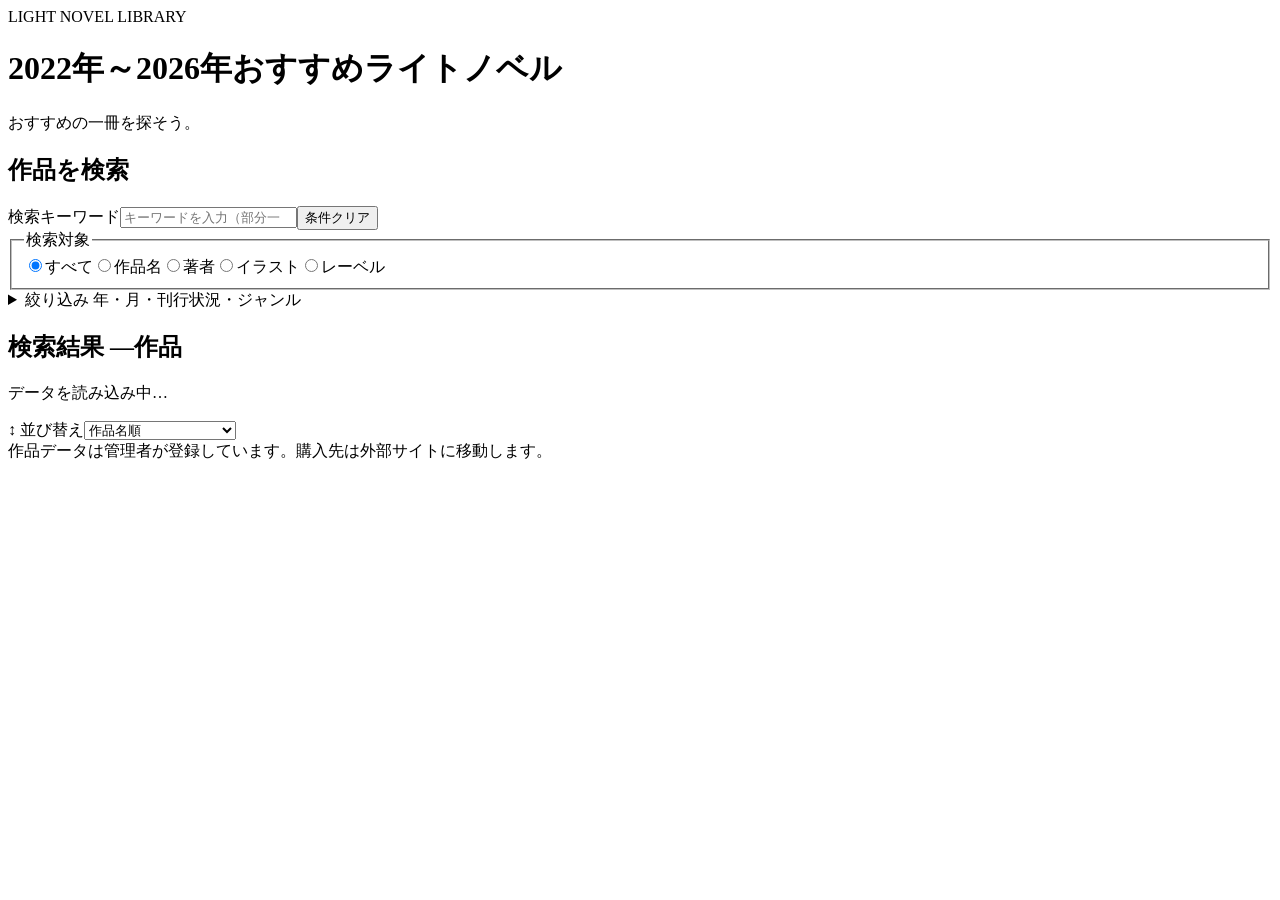
==== index.html @ 97342262 "Update test site" ====
<!doctype html>
<html lang="ja">
<head>
    <!-- Googleタグ -->
    <script async src="https://www.googletagmanager.com/gtm.js?id=GTM-WGPH244C"></script>
    <script>
        window.dataLayer = window.dataLayer || [];
        function gtag(){dataLayer.push(arguments);}
        gtag('js', new Date());
    </script>
    <meta charset="utf-8">
    <meta name="viewport" content="width=device-width, initial-scale=1">
    <meta name="description" content="おすすめライトノベルの作品一覧。作品名・著者・イラスト・レーベルで検索できます。">
    <title>2022年～2026年 おすすめライトノベル テスト環境</title>
    <link rel="stylesheet" href="style.css">
</head>

<body>
    <header class="hero">
        <div class="wrap">
            <div class="eyebrow">LIGHT NOVEL LIBRARY</div>
            <h1><span class="hero-years">2022年～2026年</span><span class="hero-main">おすすめライトノベル</span></h1>
            <p>おすすめの一冊を探そう。</p>
        </div>
    </header>
    <main class="wrap">
        <section class="panel filters" aria-label="作品を探す">
            <h2>作品を検索</h2>
            <div class="search-row"><label class="sr-only" for="search">検索キーワード</label><input id="search" type="search"
                    placeholder="キーワードを入力（部分一致）" autocomplete="off"><button id="clear" type="button"
                    class="clear">条件クリア</button></div>
            <fieldset>
                <legend>検索対象</legend>
                <div class="radios"><label><input type="radio" name="field" value="all" checked>すべて</label><label><input
                            type="radio" name="field" value="title">作品名</label><label><input type="radio" name="field"
                            value="author">著者</label><label><input type="radio" name="field"
                            value="illustrator">イラスト</label><label><input type="radio" name="field"
                            value="label">レーベル</label></div>
            </fieldset>
            <details class="filter-details" id="filter-details">
                <summary class="filter-toggle"><span class="filter-toggle-title">絞り込み <span id="filter-active-count" class="filter-active-count" hidden></span></span><span class="filter-toggle-hint">年・月・刊行状況・ジャンル</span><span class="filter-toggle-chevron" aria-hidden="true"></span></summary>
                <div class="filter-content">
            <div class="filter-grid"><label>年<select id="year">
                        <option value="">すべての年</option>
                    </select></label><label>月<select id="month">
                        <option value="">すべての月</option>
                    </select></label><label>刊行状況<select id="status">
                        <option value="">すべて</option>
                        <option value="完結">完結</option>
                        <option value="継続">継続</option>
                        <option value="打ち切り">打ち切り</option>
                        <option value="その他">その他・未設定</option>
                    </select></label></div>
            <fieldset class="genre-fieldset" aria-labelledby="genre-heading">
                <legend id="genre-heading">ジャンル <span id="genre-selected-count" class="genre-count"></span></legend>
                <div id="genre-checkboxes" class="genre-checkboxes" aria-label="ジャンルを選択"></div>
            </fieldset>
                </div>
            </details>
        </section>
        <section class="results" aria-label="検索結果">
            <div class="results-bar">
                <div>
                    <h2>検索結果 <span id="count">—</span><span class="unit">作品</span></h2>
                    <p id="hint">データを読み込み中…</p>
                </div><label class="sort"><span class="sort-heading">↕ 並び替え</span><select id="sort">
                        <option value="title">作品名順</option>
                        <option value="date-desc">発売年月（新しい順）</option>
                        <option value="date-asc">発売年月（古い順）</option>
                        <option value="author">著者名順</option>
                        <option value="label">レーベル順</option>
                    </select></label>
            </div>
            <div id="cards" class="cards" aria-live="polite"></div>
            <div id="empty" class="empty" hidden>該当する作品がありません。条件を変更してお試しください。</div>
            <div class="more-row"><button id="more" type="button" hidden>さらに表示する</button></div>
        </section>
    </main>
    <footer>作品データは管理者が登録しています。購入先は外部サイトに移動します。</footer>
    <script src="app.js" defer></script>
</body>

</html>
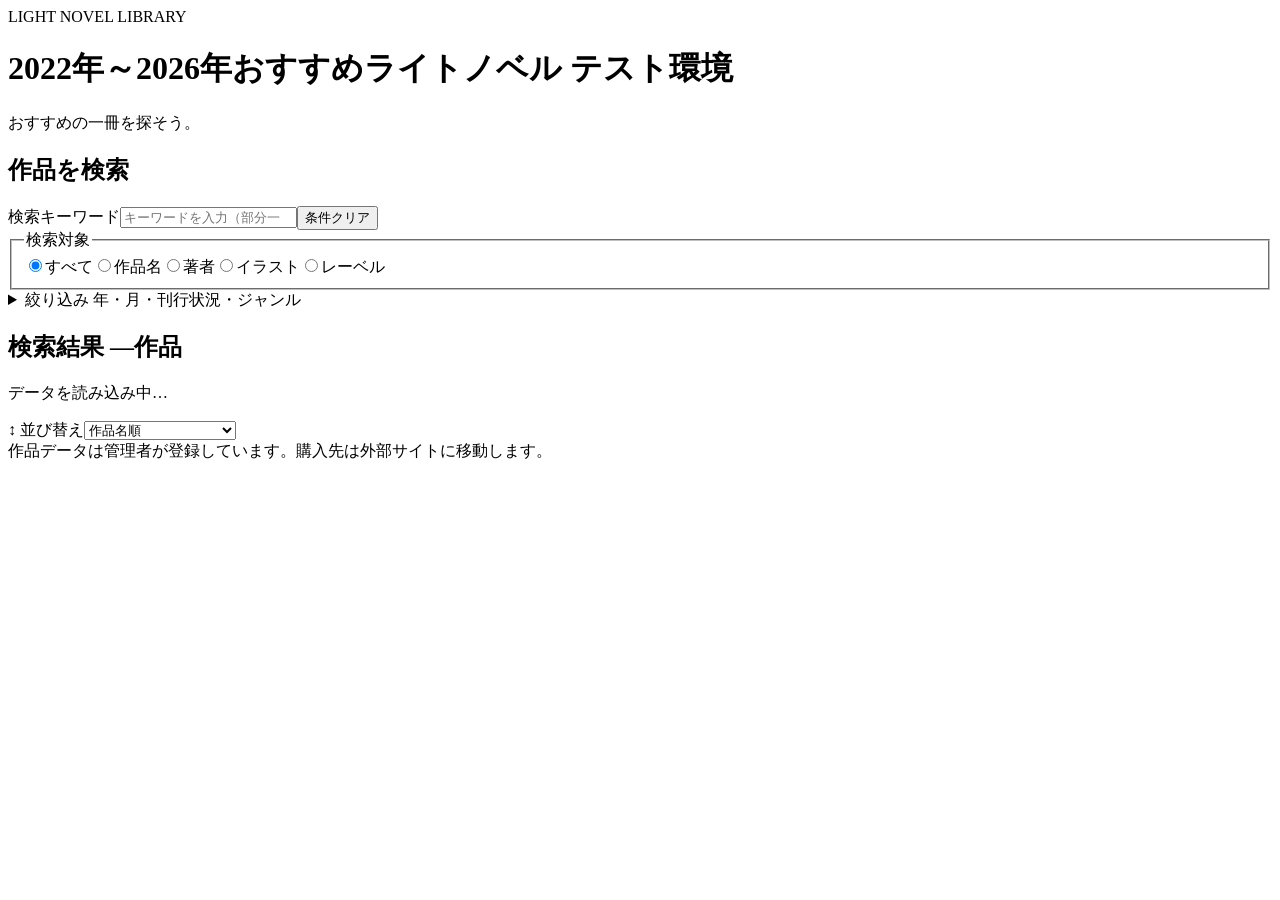
==== commit 8dd899bf: "Update site title" ====
--- a/index.html
+++ b/index.html
@@ -19,7 +19,7 @@
     <header class="hero">
         <div class="wrap">
             <div class="eyebrow">LIGHT NOVEL LIBRARY</div>
-            <h1><span class="hero-years">2022年～2026年</span><span class="hero-main">おすすめライトノベル</span></h1>
+            <h1><span class="hero-years">2022年～2026年</span><span class="hero-main">おすすめライトノベル テスト環境</span></h1>
             <p>おすすめの一冊を探そう。</p>
         </div>
     </header>
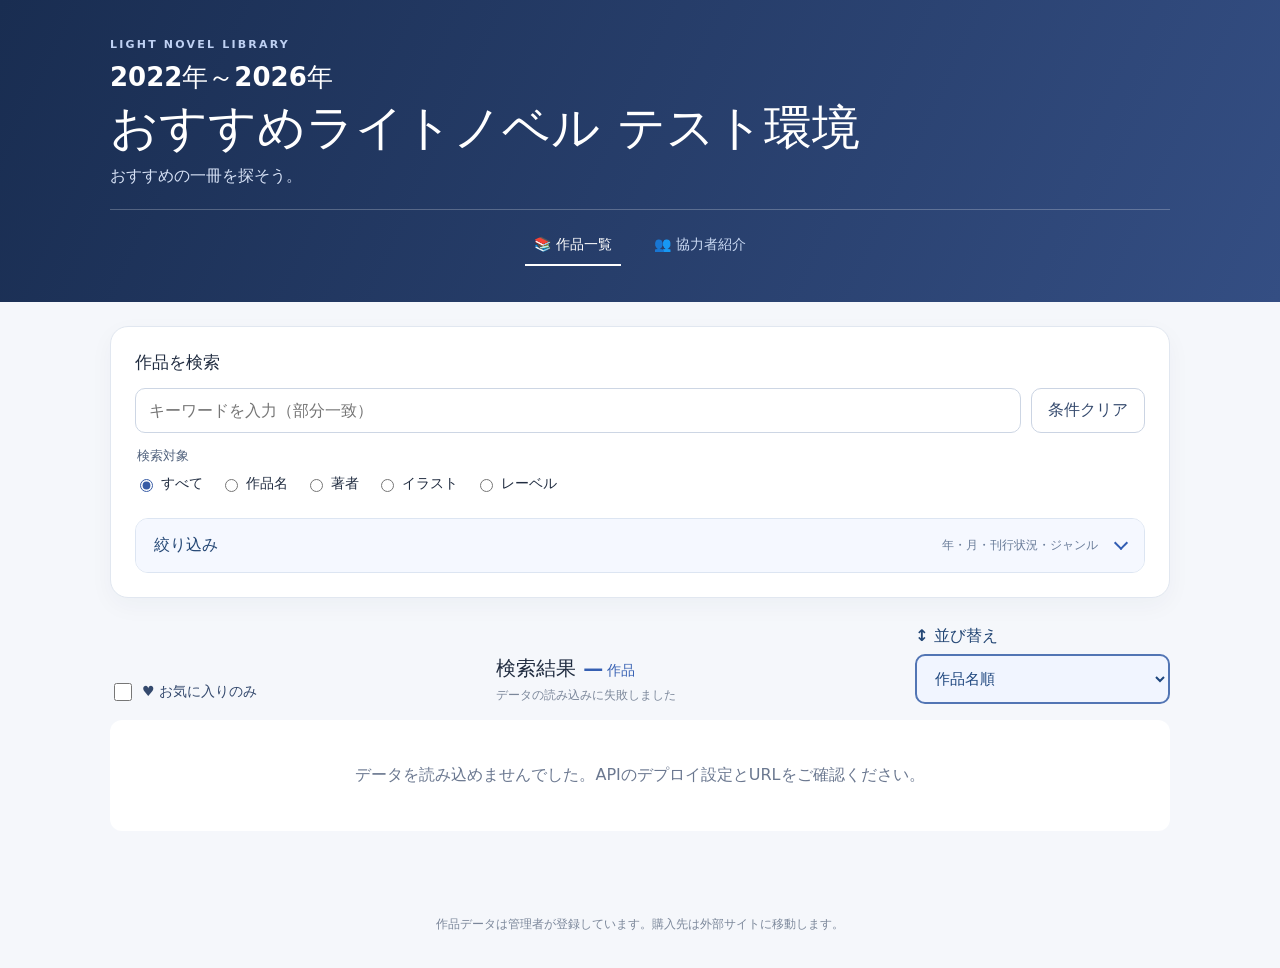
==== commit c146d30f: "Update header and contributors layout" ====
--- a/index.html
+++ b/index.html
@@ -20,7 +20,7 @@
         <div class="wrap">
             <div class="eyebrow">LIGHT NOVEL LIBRARY</div>
             <h1><span class="hero-years">2022年～2026年</span><span class="hero-main">おすすめライトノベル テスト環境</span></h1>
-            <p>おすすめの一冊を探そう。</p>
+            <p>おすすめの一冊を探そう。</p><nav class="site-nav" aria-label="サイトメニュー"><a href="index.html" aria-current="page">📚 作品一覧</a><a href="contributors.html">👥 協力者紹介</a></nav>
         </div>
     </header>
     <main class="wrap">
@@ -49,7 +49,6 @@
                         <option value="完結">完結</option>
                         <option value="継続">継続</option>
                         <option value="打ち切り">打ち切り</option>
-                        <option value="その他">その他・未設定</option>
                     </select></label></div>
             <fieldset class="genre-fieldset" aria-labelledby="genre-heading">
                 <legend id="genre-heading">ジャンル <span id="genre-selected-count" class="genre-count"></span></legend>
@@ -60,6 +59,7 @@
         </section>
         <section class="results" aria-label="検索結果">
             <div class="results-bar">
+                <label class="favorites-toggle"><input id="favorites-only" type="checkbox"> ♥ お気に入りのみ</label>
                 <div>
                     <h2>検索結果 <span id="count">—</span><span class="unit">作品</span></h2>
                     <p id="hint">データを読み込み中…</p>
@@ -71,6 +71,7 @@
                         <option value="label">レーベル順</option>
                     </select></label>
             </div>
+            <div id="loading" class="loading" role="status" aria-live="polite"><span class="spinner" aria-hidden="true"></span><strong>作品情報を読み込んでいます</strong><span>少々お待ちください…</span></div>
             <div id="cards" class="cards" aria-live="polite"></div>
             <div id="empty" class="empty" hidden>該当する作品がありません。条件を変更してお試しください。</div>
             <div class="more-row"><button id="more" type="button" hidden>さらに表示する</button></div>
--- a/style.css
+++ b/style.css
@@ -0,0 +1,101 @@
+:root{font-family:system-ui,-apple-system,"Hiragino Kaku Gothic ProN","Yu Gothic",sans-serif;color:#202c40;background:#f5f7fb;font-synthesis:none}*{box-sizing:border-box}body{margin:0}button,input,select{font:inherit}button{cursor:pointer}.wrap{width:min(1060px,calc(100% - 32px));margin:auto}.hero{background:linear-gradient(115deg,#192d51,#344e83);color:white;padding:38px 0 36px}.eyebrow{font-size:11px;letter-spacing:.2em;color:#bfd1f3;font-weight:700}h1{font-size:clamp(23px,3.5vw,35px);margin:10px 0}h2{font-size:17px;margin:0}.hero p{margin:0;color:#d6e1f5}.panel{background:white;border:1px solid #e1e7f0;border-radius:18px;padding:24px;box-shadow:0 8px 24px #2239580a}.filters{margin-top:24px}.search-row{display:flex;gap:10px;margin:14px 0}input[type=search],select{border:1px solid #cdd6e4;border-radius:10px;background:white;color:#223047;padding:12px 13px;min-height:45px;outline-offset:2px}input[type=search]{width:100%;min-width:0}select{width:100%}.clear{border:1px solid #cbd4e3;border-radius:10px;background:#fff;color:#34496d;padding:10px 16px;white-space:nowrap}fieldset{border:0;padding:0;margin:0 0 25px}legend{font-size:13px;font-weight:700;margin-bottom:10px;color:#52637e}.radios{display:flex;flex-wrap:wrap;gap:9px 17px}.radios label{font-size:14px;display:flex;align-items:center;gap:5px}.radios input{accent-color:#385ca5}.section-head{padding-top:19px;border-top:1px solid #edf0f5}.filter-grid{display:grid;grid-template-columns:1fr 1fr;gap:14px;margin-top:14px}.filter-grid label,.sort{display:flex;flex-direction:column;gap:7px;font-size:13px;font-weight:700;color:#52637e}.results{margin:28px 0 60px}.results-bar{display:flex;justify-content:space-between;align-items:end;gap:12px;margin-bottom:16px}.results-bar h2{font-size:20px}.results-bar h2 span{color:#355fb2}.results-bar h2 .unit{font-size:14px;margin-left:4px}.results-bar p{color:#7b879a;font-size:12px;margin:5px 0 0}.sort{min-width:210px}.sort select{padding:9px 12px;min-height:40px}.cards{display:grid;grid-template-columns:repeat(2,minmax(0,1fr));gap:14px}.book{background:#fff;border:1px solid #e1e7f0;border-radius:15px;padding:19px;display:flex;flex-direction:column;gap:13px;min-width:0;box-shadow:0 3px 12px #22395808}.book-title{font-size:16px;line-height:1.55;margin:0;font-weight:750;overflow-wrap:anywhere}.meta{display:grid;grid-template-columns:82px 1fr;gap:5px 8px;font-size:13px;margin:0}.meta dt{color:#78869b}.meta dd{margin:0;overflow-wrap:anywhere}.tags{display:flex;flex-wrap:wrap;gap:7px}.tag{background:#eef3fa;color:#425a80;border-radius:6px;padding:5px 9px;font-size:12px}.tag.status{background:#eaf4ed;color:#33644a}.tag.stop{background:#fff0e9;color:#99513d}.links{display:flex;gap:8px;margin-top:auto}.links a{flex:1;text-align:center;text-decoration:none;font-size:13px;font-weight:700;padding:11px 5px;border:1px solid #aebfdd;color:#28549a;border-radius:9px}.links a:hover{background:#eef4ff}.links a.amazon{color:#775120;border-color:#dbc59e}.empty{text-align:center;padding:45px 15px;color:#6b7890;background:#fff;border-radius:12px}.more-row{text-align:center;margin-top:20px}.more-row button{background:#284e91;color:#fff;border:0;border-radius:10px;padding:12px 32px}footer{text-align:center;color:#7b879a;font-size:12px;padding:25px 15px 35px}.sr-only{position:absolute;width:1px;height:1px;overflow:hidden;clip:rect(0,0,0,0)}[hidden]{display:none!important}@media(max-width:700px){.hero{padding:28px 0}.panel{padding:18px}.cards{grid-template-columns:1fr}.results-bar{align-items:end}.sort{min-width:135px;max-width:47%}.results-bar h2{font-size:17px}.book{padding:16px}.filter-grid{gap:10px}.filter-grid select{font-size:13px;padding:10px 6px}.search-row{gap:7px}.clear{padding:9px;font-size:12px}}
+
+/* Updated filter and sorting controls */
+.hero h1{display:flex;flex-direction:column;gap:4px;line-height:1.3}
+.hero-years{font-size:clamp(19px,2.6vw,27px);font-weight:650}
+.hero-main{font-size:clamp(27px,4vw,40px);font-weight:800}
+.filter-grid{grid-template-columns:repeat(4,minmax(0,1fr));gap:12px}
+.filter-grid label{min-width:0}
+.filter-grid select{border:2px solid #cdd6e4;font-weight:600;transition:border-color .15s,background-color .15s,box-shadow .15s}
+.filter-grid select.is-selected{border-color:#315db3;background:#edf4ff;color:#163e82;box-shadow:0 0 0 2px #315db31a}
+select:focus-visible,input:focus-visible,button:focus-visible{outline:3px solid #7ea6f2;outline-offset:2px}
+.sort{min-width:255px;font-size:15px;color:#244775}
+.sort-heading{font-size:16px;font-weight:800}
+.sort select{min-height:50px;padding:11px 14px;border:2px solid #5275b4;background:#f1f5ff;color:#1e467e;font-size:15px;font-weight:750}
+.sort select.is-selected{background:#e4efff;border-color:#2259b0;box-shadow:0 0 0 2px #2259b01c}
+@media(max-width:700px){.filter-grid{grid-template-columns:repeat(2,minmax(0,1fr));gap:12px}.filter-grid select{font-size:14px;padding:10px 8px;min-height:47px}.results-bar{align-items:stretch;flex-wrap:wrap}.sort{width:100%;max-width:none;min-width:0}.sort select{width:100%}}
+
+/* Cover images */
+.book-body {display:grid;grid-template-columns:112px minmax(0,1fr);gap:16px;align-items:start}
+.book-cover {width:112px;aspect-ratio:2/3;overflow:hidden;border-radius:8px;background:#edf1f7;border:1px solid #dfe6f0}
+.book-cover-image {width:100%;height:100%;object-fit:contain;display:block;background:#fff}
+.book-cover-placeholder {height:100%;display:flex;align-items:center;justify-content:center;text-align:center;padding:8px;color:#7d8aa0;font-size:12px;font-weight:750;letter-spacing:.07em}
+.book-details {min-width:0;display:flex;flex-direction:column;gap:12px}
+.book-details .meta {grid-template-columns:72px minmax(0,1fr)}
+@media(max-width:420px) {
+  .book-body {grid-template-columns:90px minmax(0,1fr);gap:12px}
+  .book-cover {width:90px}
+  .book-details .meta {grid-template-columns:64px minmax(0,1fr);font-size:12px}
+  .book-title {font-size:15px}
+}
+
+/* Spreadsheet-driven genre checkboxes, three columns */
+.genre-fieldset {margin:20px 0 0;padding:16px;border:1px solid #dce5f2;border-radius:12px;background:#fbfcff}
+.genre-fieldset legend {padding:0 7px;font-size:14px;color:#34496d}
+.genre-count {color:#315db3;font-size:12px}
+.genre-checkboxes {display:grid;grid-template-columns:repeat(3,minmax(0,1fr));gap:10px 12px}
+.genre-option {display:flex;align-items:center;gap:8px;min-width:0;padding:10px 12px;border:1px solid #dce5f2;border-radius:9px;background:#fff;font-size:14px;font-weight:600;color:#34496d;cursor:pointer;overflow-wrap:anywhere}
+.genre-option input {width:17px;height:17px;flex:0 0 auto;accent-color:#315db3;cursor:pointer}
+.genre-option:has(input:checked) {border-color:#315db3;background:#edf4ff;color:#163e82}
+.genre-option:focus-within {outline:2px solid #7ea6f2;outline-offset:2px}
+@media(max-width:700px){.genre-checkboxes{gap:7px}.genre-option{padding:9px 6px;gap:5px;font-size:12px}.genre-option input{width:15px;height:15px}.genre-fieldset{padding:12px 8px}}
+@media(max-width:370px){.genre-option{font-size:11px;padding:8px 4px;gap:4px}}
+
+/* Collapsible filters */
+.filter-details {margin-top:18px;border:1px solid #dce5f2;border-radius:13px;background:#fff;overflow:hidden}
+.filter-toggle {display:flex;align-items:center;gap:10px;padding:16px 18px;cursor:pointer;list-style:none;color:#244775;background:#f5f8ff;user-select:none}
+.filter-toggle::-webkit-details-marker {display:none}
+.filter-toggle:hover {background:#eaf1ff}
+.filter-toggle:focus-visible {outline:3px solid #7ea6f2;outline-offset:-3px}
+.filter-toggle-title {font-size:16px;font-weight:800}
+.filter-toggle-hint {font-size:12px;color:#697c99;margin-left:auto}
+.filter-toggle-chevron {width:10px;height:10px;border-right:2px solid #315db3;border-bottom:2px solid #315db3;transform:rotate(45deg);transition:transform .15s;margin-left:8px;margin-top:-5px;flex:none}
+.filter-details[open] .filter-toggle-chevron {transform:rotate(225deg);margin-top:5px}
+.filter-content {padding:18px;border-top:1px solid #e3eaf4}
+.filter-content .filter-grid {grid-template-columns:repeat(3,minmax(0,1fr));margin-top:0}
+.filter-content .genre-fieldset {margin-top:18px;margin-bottom:0}
+.filter-active-count {display:inline-block;font-size:12px;background:#315db3;color:#fff;border-radius:99px;padding:2px 8px;margin-left:4px}
+.filter-active-count[hidden] {display:none}
+@media(max-width:700px){.filter-content{padding:12px}.filter-content .filter-grid{grid-template-columns:repeat(2,minmax(0,1fr))}.filter-toggle{padding:14px 12px}.filter-toggle-hint{font-size:10px}}
+@media(max-width:390px){.filter-toggle-hint{display:none}.filter-toggle-chevron{margin-left:auto}}
+
+/* New features */
+.site-nav{display:flex;gap:18px;margin-top:18px}.site-nav a{color:#fff;font-weight:700;text-underline-offset:4px}
+.favorites-toggle{display:flex;align-items:center;gap:7px;font-size:14px;font-weight:700;color:#34496d;white-space:nowrap}
+.favorites-toggle input{accent-color:#d43d66;width:18px;height:18px}
+.book-card-head{display:flex;justify-content:space-between;align-items:center;min-height:25px;margin:-5px 0 -7px}
+.new-badge{background:#d94b31;color:#fff;font-weight:800;font-size:11px;padding:4px 9px;border-radius:5px;letter-spacing:.05em}
+.favorite-button{border:1px solid #d9dfe9;background:#fff;border-radius:50%;width:35px;height:35px;font-size:24px;line-height:1;color:#6b7890;display:grid;place-items:center}
+.favorite-button.is-favorite{color:#d43d66;background:#fff0f4;border-color:#f0a9bd}
+.loading{min-height:220px;background:#fff;border:1px solid #e1e7f0;border-radius:15px;display:flex;align-items:center;justify-content:center;flex-direction:column;gap:11px;color:#34496d;margin-bottom:14px;text-align:center}
+.loading>span:last-child{font-size:13px;color:#77859a}
+.spinner{width:36px;height:36px;border:4px solid #dce6f5;border-top-color:#315db3;border-radius:50%;animation:spin .85s linear infinite}
+@keyframes spin{to{transform:rotate(360deg)}}
+@media(prefers-reduced-motion:reduce){.spinner{animation:none}}
+.contributors{margin:28px 0 60px}.contributor-grid{display:grid;grid-template-columns:repeat(2,minmax(0,1fr));gap:16px}
+.contributor{background:white;border:1px solid #e1e7f0;border-radius:16px;padding:20px;min-width:0}
+.contributor-header{display:flex;align-items:center;gap:14px;margin-bottom:18px}.contributor-avatar{width:80px;height:80px;flex:0 0 80px;border-radius:50%;object-fit:cover;background:#e8eef7}
+.contributor h2{font-size:18px;overflow-wrap:anywhere}.contributor a{color:#315db3;overflow-wrap:anywhere}.contributor-section{margin-top:15px}.contributor-section h3{font-size:12px;color:#6b7890;margin:0 0 6px}.contributor-section p{margin:0;white-space:pre-wrap;overflow-wrap:anywhere;line-height:1.7;font-size:14px}
+.genre-pill{display:inline-block;padding:4px 9px;background:#eef3fa;border-radius:7px;margin:3px;font-size:12px}
+@media(max-width:700px){.contributor-grid{grid-template-columns:1fr}.results-bar .favorites-toggle{order:2}.results-bar .sort{order:3}}
+
+/* Clear header navigation and centered contributor cards */
+.site-nav{display:flex;flex-wrap:wrap;gap:10px;margin-top:22px}
+.site-nav a{display:inline-flex;align-items:center;justify-content:center;min-height:44px;padding:10px 20px;border:1px solid rgba(255,255,255,.48);border-radius:10px;background:rgba(255,255,255,.10);color:#fff;text-decoration:none;font-weight:750;transition:background .15s,border-color .15s}
+.site-nav a:hover,.site-nav a:focus-visible{background:rgba(255,255,255,.24);border-color:#fff}
+.site-nav a[aria-current="page"]{background:#fff;color:#1e3d70;border-color:#fff}
+.contributors.wrap{margin:28px auto 60px}
+.contributor-grid{display:grid;grid-template-columns:repeat(2,minmax(0,1fr));gap:16px;max-width:1000px;margin-inline:auto;justify-content:center}
+.contributor{width:100%}
+@media(max-width:700px){.site-nav{gap:8px}.site-nav a{flex:1;padding:10px 12px;font-size:14px}.contributor-grid{grid-template-columns:minmax(0,1fr);max-width:520px}}
+
+/* Final: prominent title, understated centered navigation */
+.hero .hero-main{font-size:clamp(30px,5vw,48px);font-weight:800;line-height:1.2}
+.hero .hero-years{font-size:clamp(18px,2.6vw,26px);font-weight:650}
+.site-nav{display:flex;justify-content:center;flex-wrap:wrap;gap:8px 24px;margin-top:22px;padding-top:16px;border-top:1px solid rgba(255,255,255,.24)}
+.site-nav a{display:inline-flex;align-items:center;justify-content:center;flex:none;min-height:40px;padding:7px 9px;border:0;border-bottom:2px solid transparent;border-radius:0;background:transparent;color:#c9d8f2;text-decoration:none;font-size:14px;font-weight:650}
+.site-nav a:hover,.site-nav a:focus-visible{background:rgba(255,255,255,.08);border-color:rgba(255,255,255,.6);color:#fff}
+.site-nav a[aria-current="page"]{background:transparent;color:#fff;border-color:#fff;font-weight:800}
+.contributors-heading{text-align:center;font-size:24px;margin:8px 0 8px}
+.contributors-intro{text-align:center;color:#687991;margin:0 0 24px}
+@media(max-width:700px){.site-nav{gap:8px 14px}.site-nav a{flex:none;font-size:14px;padding:8px 10px}.hero .hero-main{font-size:clamp(26px,6.8vw,38px)}}
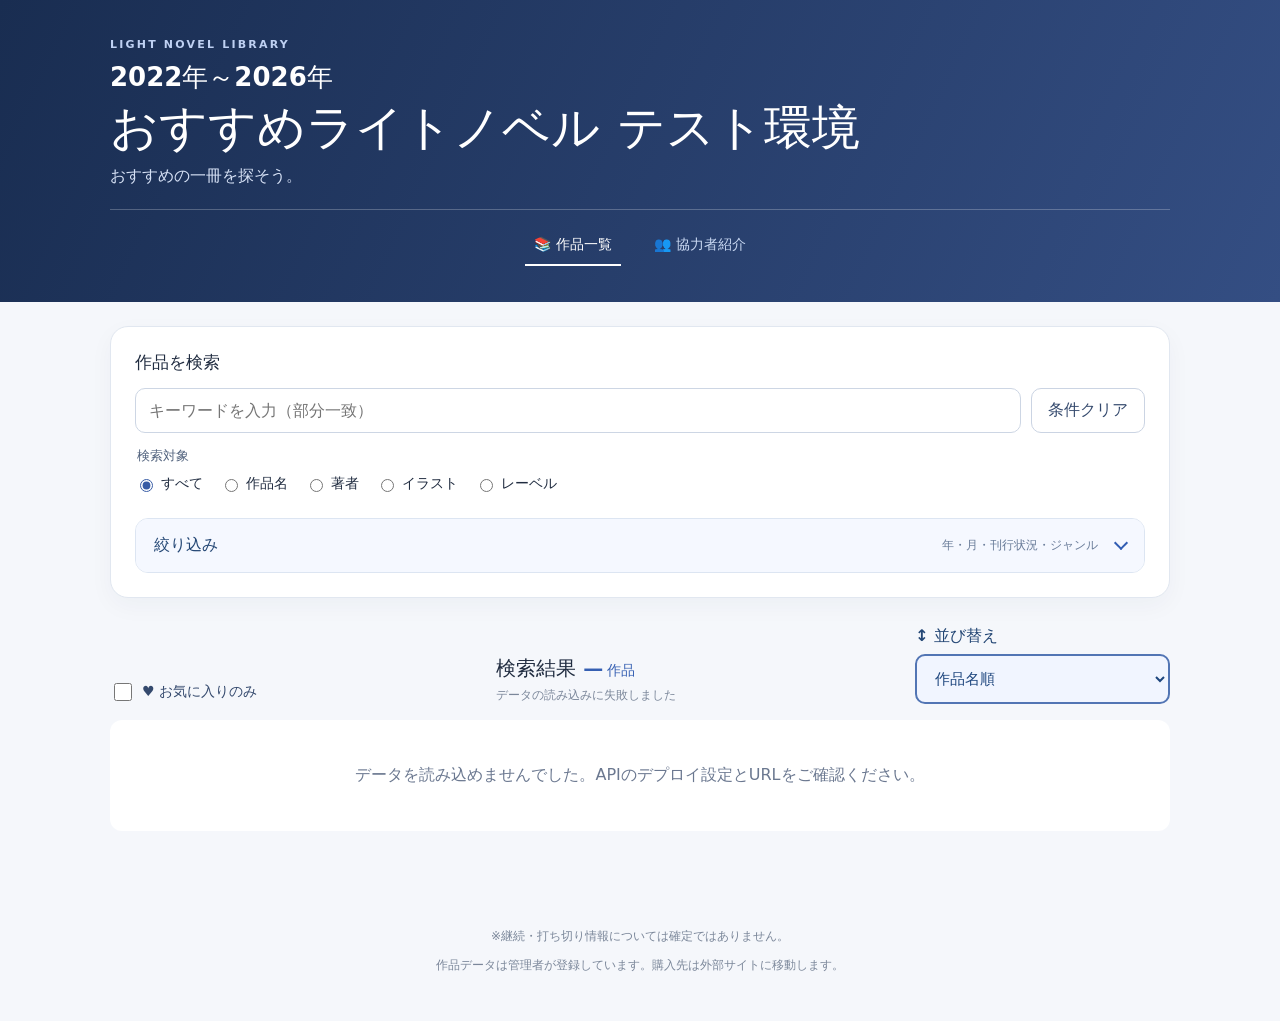
==== commit 32dc2d94: "Enable automatic asset cache busting" ====
--- a/index.html
+++ b/index.html
@@ -77,7 +77,10 @@
             <div class="more-row"><button id="more" type="button" hidden>さらに表示する</button></div>
         </section>
     </main>
-    <footer>作品データは管理者が登録しています。購入先は外部サイトに移動します。</footer>
+    <footer>
+        <p>※継続・打ち切り情報については確定ではありません。</p>
+        <p>作品データは管理者が登録しています。購入先は外部サイトに移動します。</p>
+    </footer>
     <script src="app.js" defer></script>
 </body>
 
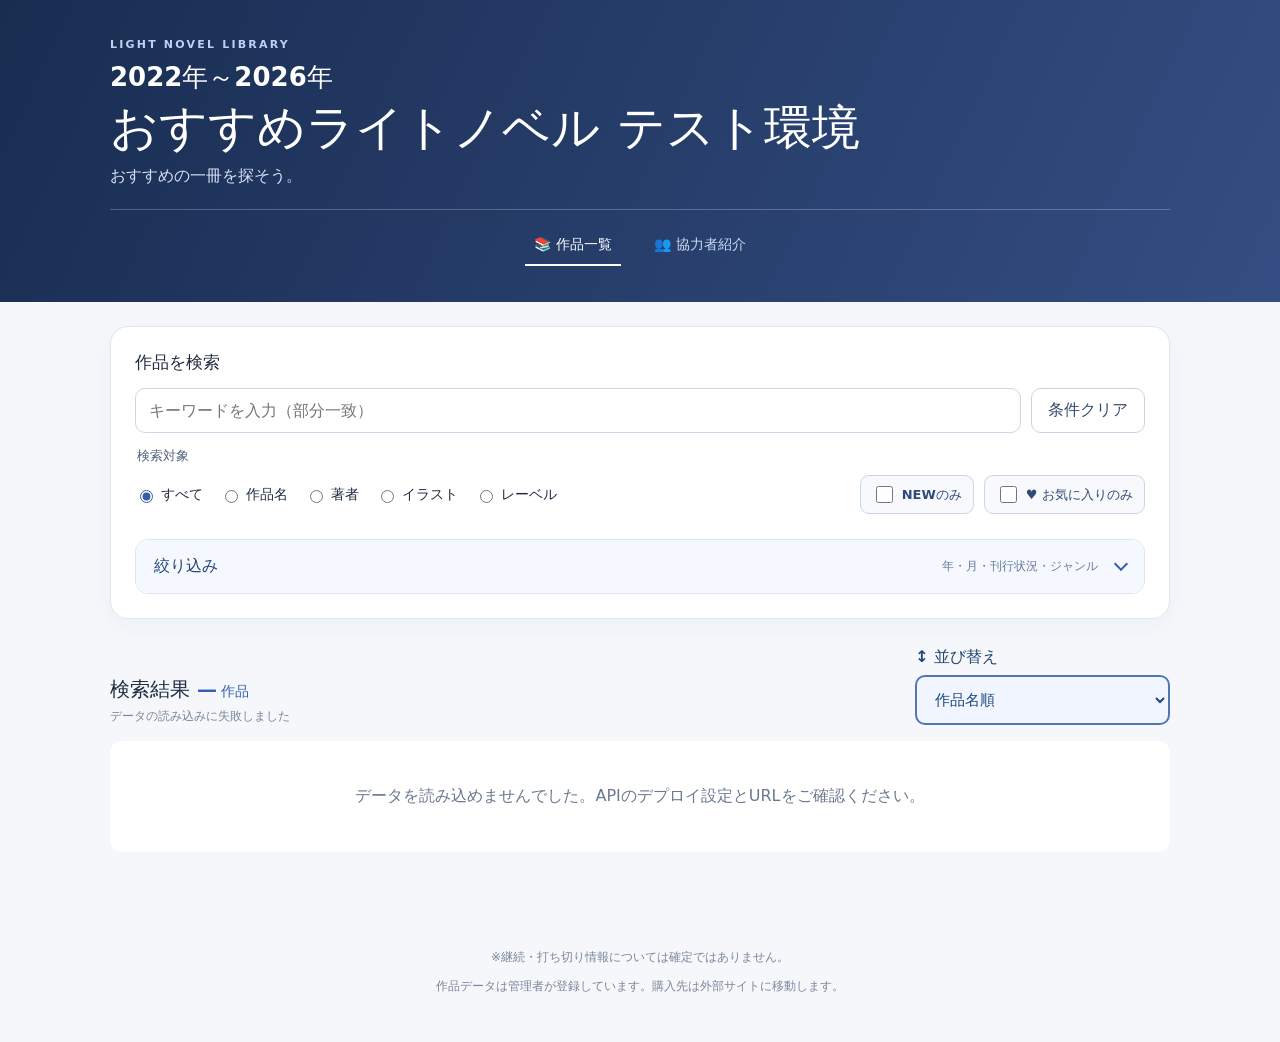
==== commit e4502469: "Add files via upload" ====
--- a/index.html
+++ b/index.html
@@ -12,7 +12,7 @@
     <meta name="viewport" content="width=device-width, initial-scale=1">
     <meta name="description" content="おすすめライトノベルの作品一覧。作品名・著者・イラスト・レーベルで検索できます。">
     <title>2022年～2026年 おすすめライトノベル テスト環境</title>
-    <link rel="stylesheet" href="style.css">
+    <link rel="stylesheet" href="./style.css?v=20261114d">
 </head>
 
 <body>
@@ -31,11 +31,11 @@
                     class="clear">条件クリア</button></div>
             <fieldset>
                 <legend>検索対象</legend>
-                <div class="radios"><label><input type="radio" name="field" value="all" checked>すべて</label><label><input
+                <div class="search-target-row"><div class="radios"><label><input type="radio" name="field" value="all" checked>すべて</label><label><input
                             type="radio" name="field" value="title">作品名</label><label><input type="radio" name="field"
                             value="author">著者</label><label><input type="radio" name="field"
                             value="illustrator">イラスト</label><label><input type="radio" name="field"
-                            value="label">レーベル</label></div>
+                            value="label">レーベル</label></div><div class="quick-filters"><label class="quick-filter"><input id="new-only" type="checkbox"> <span>NEWのみ</span></label><label class="quick-filter"><input id="favorites-only" type="checkbox"> <span>♥ お気に入りのみ</span></label></div></div>
             </fieldset>
             <details class="filter-details" id="filter-details">
                 <summary class="filter-toggle"><span class="filter-toggle-title">絞り込み <span id="filter-active-count" class="filter-active-count" hidden></span></span><span class="filter-toggle-hint">年・月・刊行状況・ジャンル</span><span class="filter-toggle-chevron" aria-hidden="true"></span></summary>
@@ -59,7 +59,6 @@
         </section>
         <section class="results" aria-label="検索結果">
             <div class="results-bar">
-                <label class="favorites-toggle"><input id="favorites-only" type="checkbox"> ♥ お気に入りのみ</label>
                 <div>
                     <h2>検索結果 <span id="count">—</span><span class="unit">作品</span></h2>
                     <p id="hint">データを読み込み中…</p>
@@ -81,7 +80,7 @@
         <p>※継続・打ち切り情報については確定ではありません。</p>
         <p>作品データは管理者が登録しています。購入先は外部サイトに移動します。</p>
     </footer>
-    <script src="app.js" defer></script>
+    <script src="app.js?v=20261114d" defer></script>
 </body>
 
 </html>
--- a/style.css
+++ b/style.css
@@ -99,3 +99,53 @@
 .contributors-heading{text-align:center;font-size:24px;margin:8px 0 8px}
 .contributors-intro{text-align:center;color:#687991;margin:0 0 24px}
 @media(max-width:700px){.site-nav{gap:8px 14px}.site-nav a{flex:none;font-size:14px;padding:8px 10px}.hero .hero-main{font-size:clamp(26px,6.8vw,38px)}}
+
+/* Book card layout: title above, tappable cover and BOOK☆WALKER-style check */
+.book-title{margin:0;font-size:16px;line-height:1.55;overflow-wrap:anywhere}
+.book-body{display:grid;grid-template-columns:112px minmax(0,1fr);gap:16px;align-items:start}
+.book-cover.favorite-cover{position:relative;display:block;width:112px;aspect-ratio:2/3;height:auto;padding:0;overflow:visible;border:1px solid #dfe6f0;border-radius:8px;background:#fff;cursor:pointer}
+.favorite-cover .book-cover-image{width:100%;height:100%;border-radius:7px;object-fit:contain}
+.favorite-cover .book-cover-placeholder{height:100%;display:flex;align-items:center;justify-content:center}
+.favorite-check{position:absolute;right:-7px;bottom:-7px;display:grid;place-items:center;width:32px;height:32px;border-radius:50%;border:2px solid #a8b6c9;background:#fff;color:transparent;box-shadow:0 2px 6px #1d2e481f;font-size:21px;font-weight:900;line-height:1}
+.favorite-cover.is-favorite .favorite-check{background:#238b62;border-color:#238b62;color:#fff}
+.favorite-cover:hover .favorite-check{box-shadow:0 0 0 3px #238b6229}
+.favorite-cover:focus-visible{outline:3px solid #7ea6f2;outline-offset:5px}
+.book-details .meta{grid-template-columns:75px minmax(0,1fr);gap:7px 8px}
+.book-genres{display:flex;flex-wrap:wrap;gap:5px;align-items:center}
+.book-genres .genre-pill{margin:0;background:#eef3fa;color:#425a80;padding:4px 8px;border-radius:7px}
+@media(max-width:420px){.book-body{grid-template-columns:90px minmax(0,1fr);gap:12px}.book-cover.favorite-cover{width:90px}.book-details .meta{grid-template-columns:65px minmax(0,1fr);font-size:12px}.favorite-check{width:29px;height:29px}}
+
+/* Collaborator's one optional external link */
+.contributor-external-link{display:inline-flex;align-items:center;gap:6px;padding:9px 13px;border:1px solid #cbd9d1;border-radius:9px;background:#f5faf7;color:#24553e;font-weight:700;text-decoration:none;max-width:100%;overflow-wrap:anywhere}
+.contributor-external-link::after{content:"↗";font-size:13px}
+.contributor-external-link:hover,.contributor-external-link:focus-visible{background:#e7f3eb;text-decoration:underline}
+
+/* Favorite heart overlay */
+.favorite-check{color:#7b879a;font-size:23px;font-weight:700}
+.favorite-cover.is-favorite .favorite-check{background:#fff0f4;border-color:#d43d66;color:#d43d66}
+.favorite-cover:hover .favorite-check{box-shadow:0 0 0 3px #d43d6629}
+
+/* Cream background for each book title */
+.book .book-title {
+  background: #F5EAD4;
+  color: #513E2D;
+  padding: 11px 14px;
+  border-radius: 9px;
+  line-height: 1.55;
+}
+@media (max-width: 420px) {
+  .book .book-title { padding: 10px 12px; }
+}
+
+/* Quick filters next to search-target radio buttons */
+.search-target-row{display:flex;align-items:center;justify-content:space-between;gap:12px 24px;flex-wrap:wrap}
+.search-target-row .radios{flex:1 1 auto}
+.quick-filters{display:flex;align-items:center;gap:10px;flex-wrap:wrap}
+.quick-filter{display:inline-flex;align-items:center;gap:6px;padding:7px 11px;border:1px solid #cbd6e8;border-radius:9px;background:#f7f9fd;color:#304b77;font-size:13px;font-weight:750;white-space:nowrap;cursor:pointer}
+.quick-filter input{width:17px;height:17px;accent-color:#315db3;cursor:pointer}
+.quick-filter:has(input:checked){border-color:#315db3;background:#e8f1ff;color:#183f83}
+.quick-filter:focus-within{outline:2px solid #7ea6f2;outline-offset:2px}
+/* NEW badge directly after book title, with strong contrast */
+.book .book-title{display:block}
+.new-badge-inline{display:inline-block;vertical-align:baseline;margin-left:9px;padding:3px 9px;border-radius:5px;background:#d52e35;color:#fff;font-size:12px;font-weight:900;line-height:1.5;letter-spacing:.05em;white-space:nowrap;box-shadow:0 1px 4px #9c172c38}
+@media(max-width:700px){.search-target-row{align-items:flex-start}.quick-filters{width:100%;gap:8px}.quick-filter{font-size:12px}}
